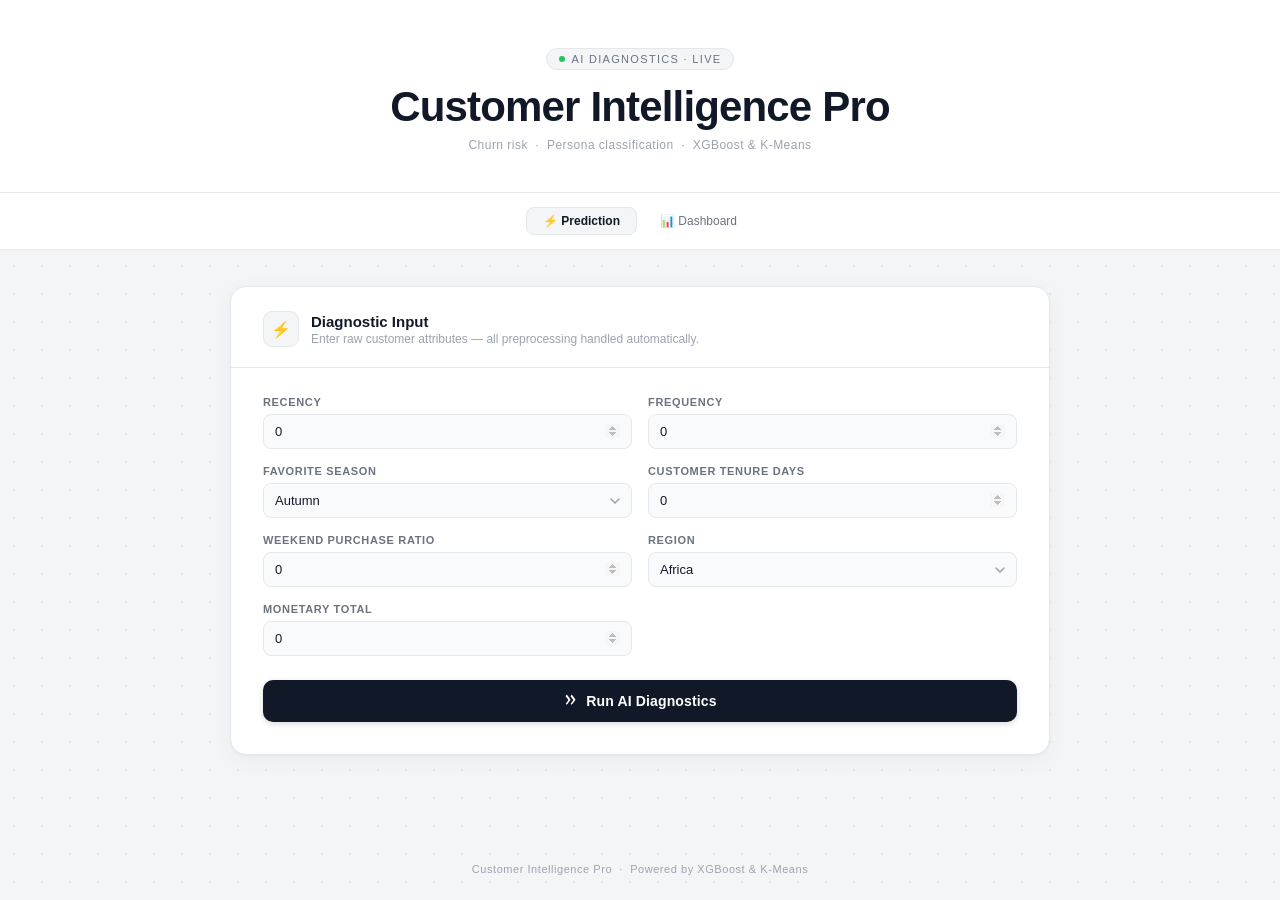
==== templates/index.html @ 8cb8675e "Final" ====
<!DOCTYPE html>
<html lang="en">
<head>
  <meta charset="UTF-8" />
  <meta name="viewport" content="width=device-width, initial-scale=1.0" />
  <title>Customer Intelligence Pro | Prediction</title>
  <link rel="stylesheet" href="style.css">
</head>

<body>
  <header>
    <div class="eyebrow">
      <span class="eyebrow-dot"></span>
      AI Diagnostics · Live
    </div>
    <h1>Customer Intelligence Pro</h1>
    <p class="subtitle">Churn risk &nbsp;·&nbsp; Persona classification &nbsp;·&nbsp; XGBoost &amp; K-Means</p>
  </header>

  <nav class="page-nav">
    <a href="index.html" class="active">⚡ Prediction</a>
    <a href="dashboard.html">📊 Dashboard</a>
  </nav>

  <main>
    <div class="card">
      <div class="card-header">
        <div class="card-header-icon">⚡</div>
        <div class="card-header-text">
          <h2>Diagnostic Input</h2>
          <p>Enter raw customer attributes — all preprocessing handled automatically.</p>
        </div>
      </div>

      <form id="analysis-form">
        <div id="fields"></div>
        <button type="submit" class="submit-btn">
          <svg class="btn-icon" viewBox="0 0 20 20" fill="currentColor" xmlns="http://www.w3.org/2000/svg">
            <path d="M11.3 1.047a1 1 0 01.897.447l4.1 5.5a1 1 0 010 1.212l-4.1 5.5a1 1 0 01-1.68-1.032l3.357-4.508-3.357-4.508a1 1 0 01.283-1.613zm-6.6 0a1 1 0 01.897.447l4.1 5.5a1 1 0 010 1.212l-4.1 5.5a1 1 0 01-1.68-1.032l3.357-4.508-3.357-4.508a1 1 0 01.283-1.613z"/>
          </svg>
          Run AI Diagnostics
        </button>
      </form>

      <section id="results-area" class="hidden">
        <div class="results-label">Prediction Results</div>

        <div id="combo-banner">
          <div class="combo-icon" id="combo-icon">💡</div>
          <div class="combo-text">
            <div class="combo-title" id="combo-title">Strategy</div>
            <div class="combo-strategy" id="combo-strategy-text">--</div>
          </div>
          <div class="combo-badge" id="combo-badge-el">--</div>
        </div>

        <div class="results-grid">
          <div class="result-card" id="churn-card">
            <div class="result-tag">Churn Risk</div>
            <div id="churn-badge">--</div>
            <div id="churn-val">--</div>
          </div>

          <div class="result-card" id="persona-card">
            <div class="result-tag">Persona</div>
            <div id="persona-val">--</div>
          </div>

          <div class="result-card">
            <div class="result-tag">Best Season · Est. Gain</div>
            <div id="strategy-val" style="font-size:12px;font-weight:700;color:var(--text);">--</div>
          </div>
        </div>
      </section>
    </div>
  </main>

  <footer>Customer Intelligence Pro &nbsp;·&nbsp; Powered by XGBoost &amp; K-Means</footer>

  <script src="app.js" defer></script>
</body>
</html>
---- templates/style.css ----
:root {
      --bg: #f4f5f7;
      --surface: #ffffff;
      --surface2: #f9fafb;
      --border: #e5e7eb;
      --border-focus: #9ca3af;
      --text: #111827;
      --muted: #6b7280;
      --muted2: #9ca3af;
      --font: -apple-system, BlinkMacSystemFont, "Segoe UI", Helvetica, Arial, sans-serif;
    }

    * { box-sizing: border-box; margin: 0; padding: 0; }

    body {
      font-family: var(--font);
      background: var(--bg);
      color: var(--text);
      min-height: 100vh;
      overflow-x: hidden;
      font-size: 14px;
    }

    body::before {
      content: '';
      position: fixed; inset: 0;
      background-image: radial-gradient(circle, #d1d5db 1px, transparent 1px);
      background-size: 28px 28px;
      pointer-events: none;
      opacity: 0.45;
      z-index: 0;
    }

    /* ── HEADER ── */
    header {
      position: relative; z-index: 10;
      padding: 48px 24px 40px;
      text-align: center;
      border-bottom: 1px solid var(--border);
      background: var(--surface);
    }

    .eyebrow {
      display: inline-flex;
      align-items: center;
      gap: 7px;
      font-size: 11px;
      font-weight: 500;
      letter-spacing: 0.12em;
      text-transform: uppercase;
      color: var(--muted);
      margin-bottom: 14px;
      background: var(--bg);
      border: 1px solid var(--border);
      border-radius: 100px;
      padding: 4px 12px;
    }

    .eyebrow-dot {
      width: 6px; height: 6px;
      border-radius: 50%;
      background: #22c55e;
      animation: blink 2.4s infinite;
    }

    @keyframes blink {
      0%, 100% { opacity: 1; }
      50% { opacity: 0.2; }
    }

    h1 {
      font-size: clamp(26px, 4vw, 42px);
      font-weight: 700;
      letter-spacing: -0.02em;
      color: var(--text);
      margin-bottom: 8px;
      line-height: 1.1;
    }

    .subtitle {
      font-size: 12px;
      color: var(--muted2);
      letter-spacing: 0.04em;
    }

    /* ── PAGE NAV ── */
    .page-nav {
      position: relative; z-index: 10;
      display: flex;
      justify-content: center;
      gap: 6px;
      padding: 14px 24px;
      background: var(--surface);
      border-bottom: 1px solid var(--border);
    }

    .page-nav a {
      display: inline-flex;
      align-items: center;
      gap: 6px;
      font-family: var(--font);
      font-size: 12px;
      font-weight: 500;
      color: var(--muted);
      text-decoration: none;
      padding: 6px 16px;
      border-radius: 8px;
      border: 1px solid transparent;
      transition: color 0.15s, background 0.15s, border-color 0.15s;
    }

    .page-nav a:hover {
      color: var(--text);
      background: var(--bg);
      border-color: var(--border);
    }

    .page-nav a.active {
      color: var(--text);
      background: var(--bg);
      border-color: var(--border);
      font-weight: 600;
    }

    /* ── MAIN ── */
    main {
      position: relative; z-index: 10;
      max-width: 860px;
      margin: 36px auto;
      padding: 0 20px 48px;
    }

    .card {
      background: var(--surface);
      border: 1px solid var(--border);
      border-radius: 16px;
      overflow: hidden;
      box-shadow: 0 1px 3px rgba(0,0,0,0.05), 0 6px 24px rgba(0,0,0,0.04);
    }

    .card-header {
      padding: 24px 32px 20px;
      border-bottom: 1px solid var(--border);
      display: flex; align-items: center; gap: 12px;
    }

    .card-header-icon {
      width: 36px; height: 36px;
      background: var(--bg);
      border: 1px solid var(--border);
      border-radius: 9px;
      display: flex; align-items: center; justify-content: center;
      font-size: 16px; flex-shrink: 0;
    }

    .card-header-text h2 {
      font-size: 15px;
      font-weight: 600;
      color: var(--text);
      margin-bottom: 2px;
    }

    .card-header-text p {
      font-size: 12px;
      color: var(--muted2);
    }

    /* ── FORM ── */
    form { padding: 28px 32px 32px; }

    #fields {
      display: grid;
      grid-template-columns: 1fr 1fr;
      gap: 16px;
      margin-bottom: 24px;
    }

    @media (max-width: 580px) {
      #fields { grid-template-columns: 1fr; }
      form, .card-header, #results-area { padding: 18px; }
    }

    .field-wrap label {
      display: block;
      font-size: 11px;
      font-weight: 600;
      letter-spacing: 0.06em;
      text-transform: uppercase;
      color: var(--muted);
      margin-bottom: 6px;
    }

    .field-wrap input,
    .field-wrap select {
      width: 100%;
      background: var(--surface2);
      border: 1px solid var(--border);
      border-radius: 8px;
      padding: 9px 11px;
      font-family: var(--font);
      font-size: 13px;
      color: var(--text);
      outline: none;
      transition: border-color 0.15s, box-shadow 0.15s;
      -webkit-appearance: none;
      appearance: none;
    }

    .field-wrap select {
      background-image: url("data:image/svg+xml,%3Csvg xmlns='http://www.w3.org/2000/svg' width='10' height='6' viewBox='0 0 10 6'%3E%3Cpath d='M1 1l4 4 4-4' stroke='%239ca3af' stroke-width='1.5' fill='none' stroke-linecap='round'/%3E%3C/svg%3E");
      background-repeat: no-repeat;
      background-position: right 11px center;
      padding-right: 30px;
      cursor: pointer;
    }

    .field-wrap input:focus,
    .field-wrap select:focus {
      border-color: #9ca3af;
      box-shadow: 0 0 0 3px rgba(107,114,128,0.09);
      background: #fff;
    }

    .field-wrap input:hover,
    .field-wrap select:hover { border-color: #c4c9d4; }

    .field-wrap input[type=number]::-webkit-inner-spin-button,
    .field-wrap input[type=number]::-webkit-outer-spin-button { opacity: 0.35; }

    /* ── BUTTON ── */
    .submit-btn {
      width: 100%;
      background: #111827;
      color: #fff;
      font-family: var(--font);
      font-size: 14px;
      font-weight: 600;
      letter-spacing: 0.01em;
      padding: 13px 24px;
      border: none;
      border-radius: 10px;
      cursor: pointer;
      display: flex; align-items: center; justify-content: center; gap: 8px;
      transition: transform 0.14s, box-shadow 0.14s, opacity 0.14s;
      box-shadow: 0 2px 6px rgba(0,0,0,0.14);
    }

    .submit-btn:hover:not(:disabled) {
      transform: translateY(-1px);
      box-shadow: 0 5px 16px rgba(0,0,0,0.2);
    }

    .submit-btn:active:not(:disabled) { transform: translateY(0); }
    .submit-btn:disabled { opacity: 0.45; cursor: not-allowed; }
    .btn-icon { width: 15px; height: 15px; flex-shrink: 0; }

    /* ── RESULTS ── */
    #results-area {
      border-top: 1px solid var(--border);
      padding: 28px 32px 32px;
      background: var(--surface2);
      transition: background 0.4s;
    }

    #results-area.hidden { display: none; }

    .results-label {
      font-size: 10px;
      font-weight: 600;
      letter-spacing: 0.14em;
      text-transform: uppercase;
      color: var(--muted2);
      margin-bottom: 16px;
      display: flex; align-items: center; gap: 10px;
    }

    .results-label::after {
      content: ''; flex: 1; height: 1px; background: var(--border);
    }

    /* ── COMBO BANNER ── */
    #combo-banner {
      display: none;
      align-items: center;
      gap: 10px;
      padding: 12px 16px;
      border-radius: 10px;
      border: 1px solid var(--border);
      background: var(--surface);
      margin-bottom: 16px;
      transition: background 0.4s, border-color 0.4s;
    }

    #combo-banner.visible { display: flex; animation: fadeUp 0.35s ease both; }

    .combo-icon { font-size: 22px; flex-shrink: 0; }

    .combo-text { flex: 1; }
    .combo-title {
      font-size: 13px;
      font-weight: 600;
      color: var(--text);
      margin-bottom: 2px;
    }
    .combo-strategy {
      font-size: 12px;
      color: var(--muted);
      line-height: 1.5;
    }

    .combo-badge {
      font-size: 11px;
      font-weight: 600;
      padding: 3px 10px;
      border-radius: 100px;
      white-space: nowrap;
      flex-shrink: 0;
    }

    /* ── RESULT CARDS GRID ── */
    .results-grid {
      display: grid;
      grid-template-columns: repeat(3, 1fr);
      gap: 12px;
    }

    @media (max-width: 580px) { .results-grid { grid-template-columns: 1fr; } }

    .result-card {
      border-radius: 12px;
      padding: 20px 16px;
      border: 1.5px solid var(--border);
      text-align: center;
      background: var(--surface);
      animation: fadeUp 0.4s ease both;
      transition: border-color 0.4s, background 0.4s, box-shadow 0.4s;
    }

    .result-card:nth-child(2) { animation-delay: 0.06s; }
    .result-card:nth-child(3) { animation-delay: 0.12s; }

    @keyframes fadeUp {
      from { opacity: 0; transform: translateY(12px); }
      to   { opacity: 1; transform: translateY(0); }
    }

    .result-tag {
      font-size: 10px;
      font-weight: 600;
      letter-spacing: 0.1em;
      text-transform: uppercase;
      color: var(--muted2);
      margin-bottom: 10px;
    }

    #churn-badge {
      display: inline-block;
      font-size: 11px;
      font-weight: 600;
      padding: 3px 10px;
      border-radius: 100px;
      background: #f3f4f6;
      color: var(--muted);
      transition: background 0.4s, color 0.4s;
      margin-bottom: 6px;
    }

    #churn-val {
      font-size: 15px;
      font-weight: 700;
      color: var(--text);
      line-height: 1.3;
      transition: color 0.4s;
    }

    #persona-val {
      font-size: 14px;
      font-weight: 700;
      color: var(--text);
      line-height: 1.35;
    }

    /* Persona card — tinted per persona */
    #persona-card { transition: background 0.4s, border-color 0.4s; }

    /* Persona 0: Loyal High-Spender — blue/indigo */
    .persona-0 #persona-card { background: #eff6ff; border-color: #93c5fd; }
    .persona-0 #persona-val  { color: #1d4ed8; }

    /* Persona 1: Recent Explorer — violet */
    .persona-1 #persona-card { background: #f5f3ff; border-color: #c4b5fd; }
    .persona-1 #persona-val  { color: #6d28d9; }

    /* Persona 2: At-Risk / Hibernating — slate */
    .persona-2 #persona-card { background: #f8fafc; border-color: #94a3b8; }
    .persona-2 #persona-val  { color: #475569; }

    /* ── 12-COMBO THEMES ──────────────────────────────────────────────────────
       Persona 0 = Loyal High-Spender  →  churn 0–3: red / lime / teal / orange
       Persona 1 = Recent Explorer     →  churn 0–3: rose / sky / violet / amber
       Persona 2 = At-Risk/Hibernating →  churn 0–3: crimson / green / slate / yellow
    ── */

    /* 0,0  Loyal + Critical  — deep red */
    #results-area.combo-0-0 { background:#fff1f2; }
    #results-area.combo-0-0 .result-card, #results-area.combo-0-0 #combo-banner { background:#fff1f2; border-color:#fca5a5; }
    #results-area.combo-0-0 #churn-val, #results-area.combo-0-0 #persona-val, #results-area.combo-0-0 .combo-title { color:#b91c1c; }
    #results-area.combo-0-0 #churn-badge, #results-area.combo-0-0 .combo-badge { background:#fee2e2; color:#b91c1c; }

    /* 0,1  Loyal + Low       — emerald */
    #results-area.combo-0-1 { background:#f0fdf4; }
    #results-area.combo-0-1 .result-card, #results-area.combo-0-1 #combo-banner { background:#f0fdf4; border-color:#86efac; }
    #results-area.combo-0-1 #churn-val, #results-area.combo-0-1 #persona-val, #results-area.combo-0-1 .combo-title { color:#15803d; }
    #results-area.combo-0-1 #churn-badge, #results-area.combo-0-1 .combo-badge { background:#dcfce7; color:#15803d; }

    /* 0,2  Loyal + Medium    — teal */
    #results-area.combo-0-2 { background:#f0fdfa; }
    #results-area.combo-0-2 .result-card, #results-area.combo-0-2 #combo-banner { background:#f0fdfa; border-color:#5eead4; }
    #results-area.combo-0-2 #churn-val, #results-area.combo-0-2 #persona-val, #results-area.combo-0-2 .combo-title { color:#0f766e; }
    #results-area.combo-0-2 #churn-badge, #results-area.combo-0-2 .combo-badge { background:#ccfbf1; color:#0f766e; }

    /* 0,3  Loyal + High      — orange */
    #results-area.combo-0-3 { background:#fff7ed; }
    #results-area.combo-0-3 .result-card, #results-area.combo-0-3 #combo-banner { background:#fff7ed; border-color:#fb923c; }
    #results-area.combo-0-3 #churn-val, #results-area.combo-0-3 #persona-val, #results-area.combo-0-3 .combo-title { color:#c2410c; }
    #results-area.combo-0-3 #churn-badge, #results-area.combo-0-3 .combo-badge { background:#ffedd5; color:#c2410c; }

    /* 1,0  Explorer + Critical — rose/pink */
    #results-area.combo-1-0 { background:#fff1f6; }
    #results-area.combo-1-0 .result-card, #results-area.combo-1-0 #combo-banner { background:#fff1f6; border-color:#f9a8d4; }
    #results-area.combo-1-0 #churn-val, #results-area.combo-1-0 #persona-val, #results-area.combo-1-0 .combo-title { color:#9d174d; }
    #results-area.combo-1-0 #churn-badge, #results-area.combo-1-0 .combo-badge { background:#fce7f3; color:#9d174d; }

    /* 1,1  Explorer + Low    — sky blue */
    #results-area.combo-1-1 { background:#f0f9ff; }
    #results-area.combo-1-1 .result-card, #results-area.combo-1-1 #combo-banner { background:#f0f9ff; border-color:#7dd3fc; }
    #results-area.combo-1-1 #churn-val, #results-area.combo-1-1 #persona-val, #results-area.combo-1-1 .combo-title { color:#0369a1; }
    #results-area.combo-1-1 #churn-badge, #results-area.combo-1-1 .combo-badge { background:#e0f2fe; color:#0369a1; }

    /* 1,2  Explorer + Medium — violet */
    #results-area.combo-1-2 { background:#f5f3ff; }
    #results-area.combo-1-2 .result-card, #results-area.combo-1-2 #combo-banner { background:#f5f3ff; border-color:#c4b5fd; }
    #results-area.combo-1-2 #churn-val, #results-area.combo-1-2 #persona-val, #results-area.combo-1-2 .combo-title { color:#5b21b6; }
    #results-area.combo-1-2 #churn-badge, #results-area.combo-1-2 .combo-badge { background:#ede9fe; color:#5b21b6; }

    /* 1,3  Explorer + High   — amber */
    #results-area.combo-1-3 { background:#fffbeb; }
    #results-area.combo-1-3 .result-card, #results-area.combo-1-3 #combo-banner { background:#fffbeb; border-color:#fcd34d; }
    #results-area.combo-1-3 #churn-val, #results-area.combo-1-3 #persona-val, #results-area.combo-1-3 .combo-title { color:#b45309; }
    #results-area.combo-1-3 #churn-badge, #results-area.combo-1-3 .combo-badge { background:#fef3c7; color:#b45309; }

    /* 2,0  Hibernating + Critical — crimson/dark red */
    #results-area.combo-2-0 { background:#fff0f0; }
    #results-area.combo-2-0 .result-card, #results-area.combo-2-0 #combo-banner { background:#fff0f0; border-color:#ef4444; }
    #results-area.combo-2-0 #churn-val, #results-area.combo-2-0 #persona-val, #results-area.combo-2-0 .combo-title { color:#7f1d1d; }
    #results-area.combo-2-0 #churn-badge, #results-area.combo-2-0 .combo-badge { background:#fee2e2; color:#7f1d1d; }

    /* 2,1  Hibernating + Low  — lime green */
    #results-area.combo-2-1 { background:#f7fee7; }
    #results-area.combo-2-1 .result-card, #results-area.combo-2-1 #combo-banner { background:#f7fee7; border-color:#a3e635; }
    #results-area.combo-2-1 #churn-val, #results-area.combo-2-1 #persona-val, #results-area.combo-2-1 .combo-title { color:#3f6212; }
    #results-area.combo-2-1 #churn-badge, #results-area.combo-2-1 .combo-badge { background:#ecfccb; color:#3f6212; }

    /* 2,2  Hibernating + Medium — slate blue */
    #results-area.combo-2-2 { background:#f1f5f9; }
    #results-area.combo-2-2 .result-card, #results-area.combo-2-2 #combo-banner { background:#f1f5f9; border-color:#94a3b8; }
    #results-area.combo-2-2 #churn-val, #results-area.combo-2-2 #persona-val, #results-area.combo-2-2 .combo-title { color:#334155; }
    #results-area.combo-2-2 #churn-badge, #results-area.combo-2-2 .combo-badge { background:#e2e8f0; color:#334155; }

    /* 2,3  Hibernating + High  — yellow */
    #results-area.combo-2-3 { background:#fefce8; }
    #results-area.combo-2-3 .result-card, #results-area.combo-2-3 #combo-banner { background:#fefce8; border-color:#facc15; }
    #results-area.combo-2-3 #churn-val, #results-area.combo-2-3 #persona-val, #results-area.combo-2-3 .combo-title { color:#854d0e; }
    #results-area.combo-2-3 #churn-badge, #results-area.combo-2-3 .combo-badge { background:#fef9c3; color:#854d0e; }

    /* ── FOOTER ── */
    footer {
      position: relative; z-index: 10;
      text-align: center;
      padding: 24px;
      font-size: 11px;
      color: var(--muted2);
      letter-spacing: 0.05em;
    }
    /* ══════════════════════════════════════════════
       MARKETING INTELLIGENCE DASHBOARD
    ══════════════════════════════════════════════ */

    .dash-block {
      background: var(--surface);
      border: 1px solid var(--border);
      border-radius: 16px;
      overflow: hidden;
      box-shadow: 0 1px 3px rgba(0,0,0,0.05), 0 6px 24px rgba(0,0,0,0.04);
      margin-bottom: 20px;
    }

    .dash-topbar {
      padding: 20px 28px;
      border-bottom: 1px solid var(--border);
      display: flex;
      align-items: center;
      justify-content: space-between;
      gap: 12px;
    }

    .dash-topbar-left {
      display: flex;
      align-items: center;
      gap: 12px;
    }

    .dash-icon { font-size: 22px; }

    .dash-title {
      font-size: 15px;
      font-weight: 600;
      color: var(--text);
      margin-bottom: 2px;
    }

    .dash-sub {
      font-size: 12px;
      color: var(--muted2);
    }

    .dash-refresh-btn {
      display: inline-flex;
      align-items: center;
      gap: 6px;
      font-family: var(--font);
      font-size: 12px;
      font-weight: 500;
      color: var(--muted);
      background: var(--bg);
      border: 1px solid var(--border);
      border-radius: 8px;
      padding: 6px 12px;
      cursor: pointer;
      transition: color 0.15s, border-color 0.15s, box-shadow 0.15s;
      flex-shrink: 0;
    }

    .dash-refresh-btn:hover {
      color: var(--text);
      border-color: var(--border-focus);
      box-shadow: 0 0 0 3px rgba(107,114,128,0.07);
    }

    /* ── TABS ── */
    .dash-tabs {
      display: flex;
      gap: 0;
      border-bottom: 1px solid var(--border);
      padding: 0 28px;
      background: var(--surface2);
    }

    .dash-tab {
      font-family: var(--font);
      font-size: 12px;
      font-weight: 500;
      color: var(--muted);
      background: none;
      border: none;
      border-bottom: 2px solid transparent;
      padding: 10px 14px;
      cursor: pointer;
      transition: color 0.15s, border-color 0.15s;
      margin-bottom: -1px;
    }

    .dash-tab.active {
      color: var(--text);
      border-bottom-color: #111827;
      font-weight: 600;
    }

    .dash-tab:hover:not(.active) { color: var(--text); }

    /* ── LOADING ── */
    .dash-loading {
      display: flex;
      align-items: center;
      justify-content: center;
      gap: 10px;
      padding: 40px;
      font-size: 13px;
      color: var(--muted);
    }

    .dash-spinner {
      width: 18px;
      height: 18px;
      border: 2px solid var(--border);
      border-top-color: #6b7280;
      border-radius: 50%;
      animation: spin 0.75s linear infinite;
    }

    @keyframes spin { to { transform: rotate(360deg); } }

    /* ── PANELS ── */
    .dash-panel { padding: 24px 28px; }
    .dash-panel.hidden { display: none; }

    /* ── SEASONS GRID ── */
    .dash-seasons-grid {
      display: grid;
      grid-template-columns: repeat(2, 1fr);
      gap: 16px;
    }

    @media (max-width: 640px) {
      .dash-seasons-grid { grid-template-columns: 1fr; }
      .dash-topbar { padding: 16px 18px; }
      .dash-panel { padding: 16px 18px; }
    }

    .season-card {
      border: 1px solid var(--border);
      border-radius: 12px;
      overflow: hidden;
      animation: fadeUp 0.35s ease both;
    }

    .season-card:nth-child(2) { animation-delay: 0.06s; }
    .season-card:nth-child(3) { animation-delay: 0.12s; }
    .season-card:nth-child(4) { animation-delay: 0.18s; }

    .season-card-header {
      padding: 12px 16px;
      display: flex;
      align-items: center;
      justify-content: space-between;
      border-bottom: 1px solid var(--border);
    }

    .season-name {
      font-size: 13px;
      font-weight: 700;
      display: flex;
      align-items: center;
      gap: 6px;
    }

    .season-totals {
      text-align: right;
    }

    .season-total-label {
      font-size: 10px;
      color: var(--muted2);
      letter-spacing: 0.06em;
      text-transform: uppercase;
    }

    .season-total-val {
      font-size: 13px;
      font-weight: 700;
      color: var(--text);
    }

    .season-annual {
      font-size: 10px;
      color: var(--muted);
    }

    .season-regions {
      padding: 8px 0;
    }

    .season-region-row {
      display: flex;
      align-items: center;
      padding: 8px 16px;
      gap: 10px;
      transition: background 0.12s;
    }

    .season-region-row:hover { background: var(--surface2); }

    .region-rank {
      font-size: 10px;
      font-weight: 700;
      color: var(--muted2);
      width: 16px;
      flex-shrink: 0;
      text-align: center;
    }

    .region-rank.gold   { color: #d97706; }
    .region-rank.silver { color: #6b7280; }
    .region-rank.bronze { color: #92400e; }

    .region-name-dash {
      font-size: 12px;
      font-weight: 500;
      color: var(--text);
      flex: 1;
    }

    .region-bar-wrap {
      flex: 1;
      height: 4px;
      background: var(--border);
      border-radius: 2px;
      overflow: hidden;
    }

    .region-bar {
      height: 100%;
      border-radius: 2px;
      background: #111827;
      transition: width 0.5s ease;
    }

    .region-gain {
      font-size: 11px;
      font-weight: 600;
      color: var(--text);
      white-space: nowrap;
      min-width: 52px;
      text-align: right;
    }

    /* Season color accents */
    .season-autumn .season-card-header { background: #fff7ed; }
    .season-autumn .season-name        { color: #c2410c; }
    .season-autumn .region-bar         { background: #f97316; }

    .season-winter .season-card-header { background: #eff6ff; }
    .season-winter .season-name        { color: #1d4ed8; }
    .season-winter .region-bar         { background: #3b82f6; }

    .season-spring .season-card-header { background: #f0fdf4; }
    .season-spring .season-name        { color: #15803d; }
    .season-spring .region-bar         { background: #22c55e; }

    .season-summer .season-card-header { background: #fefce8; }
    .season-summer .season-name        { color: #b45309; }
    .season-summer .region-bar         { background: #eab308; }

    /* ── REGIONS CARDS ── */
    .region-card {
      border: 1px solid var(--border);
      border-radius: 12px;
      overflow: hidden;
      background: var(--surface);
      display: flex;
      flex-direction: column;
      animation: fadeUp 0.35s ease both;
      transition: box-shadow 0.2s, transform 0.2s;
    }

    .region-card:hover {
      box-shadow: 0 4px 16px rgba(0,0,0,0.08);
      transform: translateY(-2px);
    }

    /* Stagger animation for grid children */
    .regions-grid .region-card:nth-child(2)  { animation-delay: 0.04s; }
    .regions-grid .region-card:nth-child(3)  { animation-delay: 0.08s; }
    .regions-grid .region-card:nth-child(4)  { animation-delay: 0.12s; }
    .regions-grid .region-card:nth-child(5)  { animation-delay: 0.16s; }
    .regions-grid .region-card:nth-child(6)  { animation-delay: 0.20s; }
    .regions-grid .region-card:nth-child(7)  { animation-delay: 0.24s; }
    .regions-grid .region-card:nth-child(8)  { animation-delay: 0.28s; }
    .regions-grid .region-card:nth-child(9)  { animation-delay: 0.32s; }
    .regions-grid .region-card:nth-child(10) { animation-delay: 0.36s; }
    .regions-grid .region-card:nth-child(11) { animation-delay: 0.40s; }
    .regions-grid .region-card:nth-child(12) { animation-delay: 0.44s; }
    .regions-grid .region-card:nth-child(13) { animation-delay: 0.48s; }

    .region-card-header {
      padding: 12px 14px 10px;
      border-bottom: 1px solid var(--border);
      background: var(--surface2);
    }

    .region-card-top {
      display: flex;
      align-items: center;
      justify-content: space-between;
      margin-bottom: 6px;
    }

    .region-rank-badge {
      font-size: 10px;
      font-weight: 700;
      background: #111827;
      color: #fff;
      border-radius: 4px;
      padding: 2px 7px;
      flex-shrink: 0;
    }

    .region-card-name {
      font-size: 12px;
      font-weight: 700;
      color: var(--text);
      line-height: 1.3;
      margin-bottom: 4px;
    }

    .region-total-row {
      display: flex;
      align-items: baseline;
      gap: 4px;
    }

    .region-total-gain {
      font-size: 15px;
      font-weight: 700;
      color: var(--text);
      letter-spacing: -0.01em;
    }

    .region-total-label {
      font-size: 10px;
      color: var(--muted2);
    }

    /* Season pills inside region cards */
    .region-seasons {
      padding: 10px 14px;
      display: flex;
      flex-direction: column;
      gap: 6px;
      flex: 1;
    }

    .region-season-pill {
      display: flex;
      align-items: center;
      gap: 7px;
      background: var(--surface2);
      border-radius: 7px;
      padding: 5px 8px;
      border: 1px solid var(--border);
    }

    .season-dot {
      width: 8px;
      height: 8px;
      border-radius: 50%;
      flex-shrink: 0;
    }

    .dot-spring { background: #22c55e; }
    .dot-summer { background: #eab308; }
    .dot-autumn { background: #f97316; }
    .dot-winter { background: #3b82f6; }

    .season-pill-name {
      font-size: 11px;
      color: var(--muted);
      flex: 1;
      font-weight: 500;
    }

    .season-pill-gain {
      font-size: 11px;
      font-weight: 700;
      color: var(--text);
      white-space: nowrap;
    }

    .season-pill-rank {
      font-size: 9px;
      font-weight: 700;
      padding: 1px 5px;
      border-radius: 100px;
      flex-shrink: 0;
    }

    .rank-1 { background: #fef3c7; color: #b45309; }
    .rank-2 { background: #f3f4f6; color: #6b7280; }
    .rank-3 { background: #fff7ed; color: #92400e; }
    .rank-4 { background: #f9fafb; color: #9ca3af; }
    /* ── ANNUAL STAT BANNER ── */
    .annual-stat-banner {
      display: flex;
      align-items: center;
      justify-content: space-between;
      gap: 16px;
      margin-top: 20px;
      padding: 16px 20px;
      background: #111827;
      border-radius: 12px;
      animation: fadeUp 0.4s ease both;
    }

    .annual-stat-left {
      display: flex;
      align-items: center;
      gap: 12px;
    }

    .annual-stat-icon {
      font-size: 22px;
      flex-shrink: 0;
    }

    .annual-stat-label {
      font-size: 13px;
      font-weight: 600;
      color: #f9fafb;
      margin-bottom: 2px;
    }

    .annual-stat-sub {
      font-size: 11px;
      color: #9ca3af;
    }

    .annual-stat-value {
      font-size: 26px;
      font-weight: 700;
      color: #ffffff;
      letter-spacing: -0.02em;
      white-space: nowrap;
    }

    @media (max-width: 480px) {
      .annual-stat-banner { flex-direction: column; align-items: flex-start; gap: 8px; }
      .annual-stat-value  { font-size: 20px; }
    }

    /* ── REGIONS GRID (4-per-row card layout) ── */
    .regions-grid {
      display: grid;
      grid-template-columns: repeat(4, 1fr);
      gap: 12px;
    }

    @media (max-width: 860px) { .regions-grid { grid-template-columns: repeat(2, 1fr); } }
    @media (max-width: 480px) { .regions-grid { grid-template-columns: 1fr; } }

    /* Region cards fill their grid cell naturally */
    .regions-grid .region-card { margin-bottom: 0; }
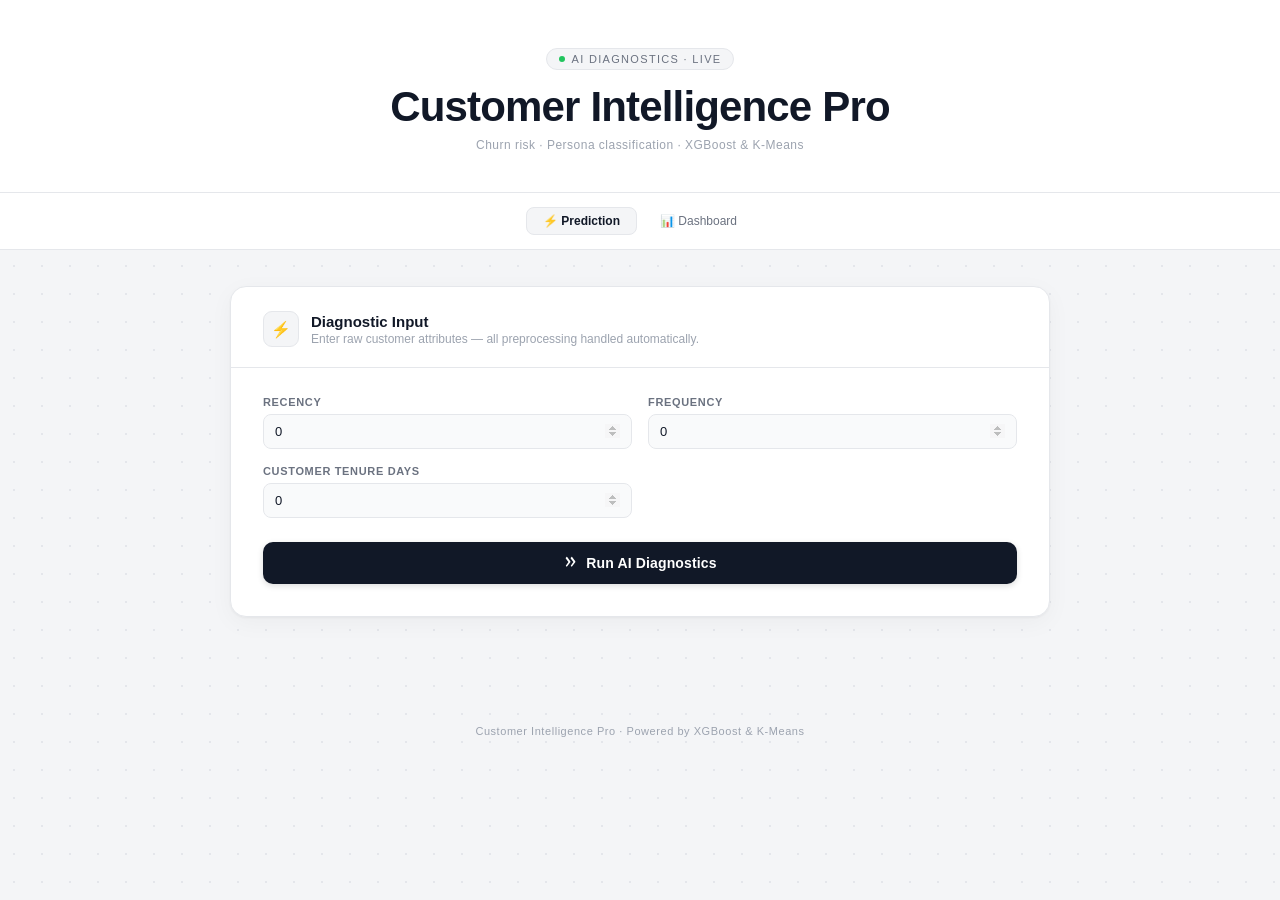
==== commit 658d854e: "final Final" ====
--- a/templates/index.html
+++ b/templates/index.html
@@ -14,7 +14,7 @@
       AI Diagnostics · Live
     </div>
     <h1>Customer Intelligence Pro</h1>
-    <p class="subtitle">Churn risk &nbsp;·&nbsp; Persona classification &nbsp;·&nbsp; XGBoost &amp; K-Means</p>
+    <p class="subtitle">Churn risk · Persona classification · XGBoost & K-Means</p>
   </header>
 
   <nav class="page-nav">
@@ -67,7 +67,7 @@
           </div>
 
           <div class="result-card">
-            <div class="result-tag">Best Season · Est. Gain</div>
+            <div class="result-tag">Best Strategy</div>
             <div id="strategy-val" style="font-size:12px;font-weight:700;color:var(--text);">--</div>
           </div>
         </div>
@@ -75,8 +75,9 @@
     </div>
   </main>
 
-  <footer>Customer Intelligence Pro &nbsp;·&nbsp; Powered by XGBoost &amp; K-Means</footer>
+  <footer>Customer Intelligence Pro · Powered by XGBoost & K-Means</footer>
 
+  <!-- Updated app.js for 4 personas -->
   <script src="app.js" defer></script>
 </body>
 </html>
--- a/templates/style.css
+++ b/templates/style.css
@@ -383,95 +383,124 @@
     /* Persona card — tinted per persona */
     #persona-card { transition: background 0.4s, border-color 0.4s; }
 
-    /* Persona 0: Loyal High-Spender — blue/indigo */
+    /* Persona 0: Active Loyal — blue */
     .persona-0 #persona-card { background: #eff6ff; border-color: #93c5fd; }
     .persona-0 #persona-val  { color: #1d4ed8; }
 
-    /* Persona 1: Recent Explorer — violet */
-    .persona-1 #persona-card { background: #f5f3ff; border-color: #c4b5fd; }
-    .persona-1 #persona-val  { color: #6d28d9; }
-
-    /* Persona 2: At-Risk / Hibernating — slate */
-    .persona-2 #persona-card { background: #f8fafc; border-color: #94a3b8; }
-    .persona-2 #persona-val  { color: #475569; }
-
-    /* ── 12-COMBO THEMES ──────────────────────────────────────────────────────
-       Persona 0 = Loyal High-Spender  →  churn 0–3: red / lime / teal / orange
-       Persona 1 = Recent Explorer     →  churn 0–3: rose / sky / violet / amber
-       Persona 2 = At-Risk/Hibernating →  churn 0–3: crimson / green / slate / yellow
+    /* Persona 1: At-Risk / Hibernating — slate */
+    .persona-1 #persona-card { background: #f8fafc; border-color: #94a3b8; }
+    .persona-1 #persona-val  { color: #475569; }
+
+    /* Persona 2: Recent Explorer / Newbie — violet */
+    .persona-2 #persona-card { background: #f5f3ff; border-color: #c4b5fd; }
+    .persona-2 #persona-val  { color: #6d28d9; }
+
+    /* Persona 3: Loyal High-Spender — amber/gold */
+    .persona-3 #persona-card { background: #fffbeb; border-color: #fcd34d; }
+    .persona-3 #persona-val  { color: #b45309; }
+
+    /* ── 16-COMBO THEMES ─────────────────────────────────────────────────────
+       Persona 0 = Active Loyal        →  churn 0–3: red / indigo / cyan / orange
+       Persona 1 = At-Risk/Hibernating →  churn 0–3: crimson / lime / slate / yellow
+       Persona 2 = Recent Explorer     →  churn 0–3: rose / sky / violet / amber
+       Persona 3 = Loyal High-Spender  →  churn 0–3: deep red / emerald / teal / gold
     ── */
 
-    /* 0,0  Loyal + Critical  — deep red */
+    /* 0,0  Active Loyal + Critical  — red */
     #results-area.combo-0-0 { background:#fff1f2; }
     #results-area.combo-0-0 .result-card, #results-area.combo-0-0 #combo-banner { background:#fff1f2; border-color:#fca5a5; }
     #results-area.combo-0-0 #churn-val, #results-area.combo-0-0 #persona-val, #results-area.combo-0-0 .combo-title { color:#b91c1c; }
     #results-area.combo-0-0 #churn-badge, #results-area.combo-0-0 .combo-badge { background:#fee2e2; color:#b91c1c; }
 
-    /* 0,1  Loyal + Low       — emerald */
-    #results-area.combo-0-1 { background:#f0fdf4; }
-    #results-area.combo-0-1 .result-card, #results-area.combo-0-1 #combo-banner { background:#f0fdf4; border-color:#86efac; }
-    #results-area.combo-0-1 #churn-val, #results-area.combo-0-1 #persona-val, #results-area.combo-0-1 .combo-title { color:#15803d; }
-    #results-area.combo-0-1 #churn-badge, #results-area.combo-0-1 .combo-badge { background:#dcfce7; color:#15803d; }
-
-    /* 0,2  Loyal + Medium    — teal */
-    #results-area.combo-0-2 { background:#f0fdfa; }
-    #results-area.combo-0-2 .result-card, #results-area.combo-0-2 #combo-banner { background:#f0fdfa; border-color:#5eead4; }
-    #results-area.combo-0-2 #churn-val, #results-area.combo-0-2 #persona-val, #results-area.combo-0-2 .combo-title { color:#0f766e; }
-    #results-area.combo-0-2 #churn-badge, #results-area.combo-0-2 .combo-badge { background:#ccfbf1; color:#0f766e; }
-
-    /* 0,3  Loyal + High      — orange */
+    /* 0,1  Active Loyal + Low       — indigo */
+    #results-area.combo-0-1 { background:#eef2ff; }
+    #results-area.combo-0-1 .result-card, #results-area.combo-0-1 #combo-banner { background:#eef2ff; border-color:#a5b4fc; }
+    #results-area.combo-0-1 #churn-val, #results-area.combo-0-1 #persona-val, #results-area.combo-0-1 .combo-title { color:#3730a3; }
+    #results-area.combo-0-1 #churn-badge, #results-area.combo-0-1 .combo-badge { background:#e0e7ff; color:#3730a3; }
+
+    /* 0,2  Active Loyal + Medium    — cyan */
+    #results-area.combo-0-2 { background:#ecfeff; }
+    #results-area.combo-0-2 .result-card, #results-area.combo-0-2 #combo-banner { background:#ecfeff; border-color:#67e8f9; }
+    #results-area.combo-0-2 #churn-val, #results-area.combo-0-2 #persona-val, #results-area.combo-0-2 .combo-title { color:#0e7490; }
+    #results-area.combo-0-2 #churn-badge, #results-area.combo-0-2 .combo-badge { background:#cffafe; color:#0e7490; }
+
+    /* 0,3  Active Loyal + High      — orange */
     #results-area.combo-0-3 { background:#fff7ed; }
     #results-area.combo-0-3 .result-card, #results-area.combo-0-3 #combo-banner { background:#fff7ed; border-color:#fb923c; }
     #results-area.combo-0-3 #churn-val, #results-area.combo-0-3 #persona-val, #results-area.combo-0-3 .combo-title { color:#c2410c; }
     #results-area.combo-0-3 #churn-badge, #results-area.combo-0-3 .combo-badge { background:#ffedd5; color:#c2410c; }
 
-    /* 1,0  Explorer + Critical — rose/pink */
-    #results-area.combo-1-0 { background:#fff1f6; }
-    #results-area.combo-1-0 .result-card, #results-area.combo-1-0 #combo-banner { background:#fff1f6; border-color:#f9a8d4; }
-    #results-area.combo-1-0 #churn-val, #results-area.combo-1-0 #persona-val, #results-area.combo-1-0 .combo-title { color:#9d174d; }
-    #results-area.combo-1-0 #churn-badge, #results-area.combo-1-0 .combo-badge { background:#fce7f3; color:#9d174d; }
-
-    /* 1,1  Explorer + Low    — sky blue */
-    #results-area.combo-1-1 { background:#f0f9ff; }
-    #results-area.combo-1-1 .result-card, #results-area.combo-1-1 #combo-banner { background:#f0f9ff; border-color:#7dd3fc; }
-    #results-area.combo-1-1 #churn-val, #results-area.combo-1-1 #persona-val, #results-area.combo-1-1 .combo-title { color:#0369a1; }
-    #results-area.combo-1-1 #churn-badge, #results-area.combo-1-1 .combo-badge { background:#e0f2fe; color:#0369a1; }
-
-    /* 1,2  Explorer + Medium — violet */
-    #results-area.combo-1-2 { background:#f5f3ff; }
-    #results-area.combo-1-2 .result-card, #results-area.combo-1-2 #combo-banner { background:#f5f3ff; border-color:#c4b5fd; }
-    #results-area.combo-1-2 #churn-val, #results-area.combo-1-2 #persona-val, #results-area.combo-1-2 .combo-title { color:#5b21b6; }
-    #results-area.combo-1-2 #churn-badge, #results-area.combo-1-2 .combo-badge { background:#ede9fe; color:#5b21b6; }
-
-    /* 1,3  Explorer + High   — amber */
-    #results-area.combo-1-3 { background:#fffbeb; }
-    #results-area.combo-1-3 .result-card, #results-area.combo-1-3 #combo-banner { background:#fffbeb; border-color:#fcd34d; }
-    #results-area.combo-1-3 #churn-val, #results-area.combo-1-3 #persona-val, #results-area.combo-1-3 .combo-title { color:#b45309; }
-    #results-area.combo-1-3 #churn-badge, #results-area.combo-1-3 .combo-badge { background:#fef3c7; color:#b45309; }
-
-    /* 2,0  Hibernating + Critical — crimson/dark red */
-    #results-area.combo-2-0 { background:#fff0f0; }
-    #results-area.combo-2-0 .result-card, #results-area.combo-2-0 #combo-banner { background:#fff0f0; border-color:#ef4444; }
-    #results-area.combo-2-0 #churn-val, #results-area.combo-2-0 #persona-val, #results-area.combo-2-0 .combo-title { color:#7f1d1d; }
-    #results-area.combo-2-0 #churn-badge, #results-area.combo-2-0 .combo-badge { background:#fee2e2; color:#7f1d1d; }
-
-    /* 2,1  Hibernating + Low  — lime green */
-    #results-area.combo-2-1 { background:#f7fee7; }
-    #results-area.combo-2-1 .result-card, #results-area.combo-2-1 #combo-banner { background:#f7fee7; border-color:#a3e635; }
-    #results-area.combo-2-1 #churn-val, #results-area.combo-2-1 #persona-val, #results-area.combo-2-1 .combo-title { color:#3f6212; }
-    #results-area.combo-2-1 #churn-badge, #results-area.combo-2-1 .combo-badge { background:#ecfccb; color:#3f6212; }
-
-    /* 2,2  Hibernating + Medium — slate blue */
-    #results-area.combo-2-2 { background:#f1f5f9; }
-    #results-area.combo-2-2 .result-card, #results-area.combo-2-2 #combo-banner { background:#f1f5f9; border-color:#94a3b8; }
-    #results-area.combo-2-2 #churn-val, #results-area.combo-2-2 #persona-val, #results-area.combo-2-2 .combo-title { color:#334155; }
-    #results-area.combo-2-2 #churn-badge, #results-area.combo-2-2 .combo-badge { background:#e2e8f0; color:#334155; }
-
-    /* 2,3  Hibernating + High  — yellow */
-    #results-area.combo-2-3 { background:#fefce8; }
-    #results-area.combo-2-3 .result-card, #results-area.combo-2-3 #combo-banner { background:#fefce8; border-color:#facc15; }
-    #results-area.combo-2-3 #churn-val, #results-area.combo-2-3 #persona-val, #results-area.combo-2-3 .combo-title { color:#854d0e; }
-    #results-area.combo-2-3 #churn-badge, #results-area.combo-2-3 .combo-badge { background:#fef9c3; color:#854d0e; }
+    /* 1,0  At-Risk + Critical — crimson */
+    #results-area.combo-1-0 { background:#fff0f0; }
+    #results-area.combo-1-0 .result-card, #results-area.combo-1-0 #combo-banner { background:#fff0f0; border-color:#ef4444; }
+    #results-area.combo-1-0 #churn-val, #results-area.combo-1-0 #persona-val, #results-area.combo-1-0 .combo-title { color:#7f1d1d; }
+    #results-area.combo-1-0 #churn-badge, #results-area.combo-1-0 .combo-badge { background:#fee2e2; color:#7f1d1d; }
+
+    /* 1,1  At-Risk + Low     — lime */
+    #results-area.combo-1-1 { background:#f7fee7; }
+    #results-area.combo-1-1 .result-card, #results-area.combo-1-1 #combo-banner { background:#f7fee7; border-color:#a3e635; }
+    #results-area.combo-1-1 #churn-val, #results-area.combo-1-1 #persona-val, #results-area.combo-1-1 .combo-title { color:#3f6212; }
+    #results-area.combo-1-1 #churn-badge, #results-area.combo-1-1 .combo-badge { background:#ecfccb; color:#3f6212; }
+
+    /* 1,2  At-Risk + Medium  — slate */
+    #results-area.combo-1-2 { background:#f1f5f9; }
+    #results-area.combo-1-2 .result-card, #results-area.combo-1-2 #combo-banner { background:#f1f5f9; border-color:#94a3b8; }
+    #results-area.combo-1-2 #churn-val, #results-area.combo-1-2 #persona-val, #results-area.combo-1-2 .combo-title { color:#334155; }
+    #results-area.combo-1-2 #churn-badge, #results-area.combo-1-2 .combo-badge { background:#e2e8f0; color:#334155; }
+
+    /* 1,3  At-Risk + High    — yellow */
+    #results-area.combo-1-3 { background:#fefce8; }
+    #results-area.combo-1-3 .result-card, #results-area.combo-1-3 #combo-banner { background:#fefce8; border-color:#facc15; }
+    #results-area.combo-1-3 #churn-val, #results-area.combo-1-3 #persona-val, #results-area.combo-1-3 .combo-title { color:#854d0e; }
+    #results-area.combo-1-3 #churn-badge, #results-area.combo-1-3 .combo-badge { background:#fef9c3; color:#854d0e; }
+
+    /* 2,0  Explorer + Critical — rose */
+    #results-area.combo-2-0 { background:#fff1f6; }
+    #results-area.combo-2-0 .result-card, #results-area.combo-2-0 #combo-banner { background:#fff1f6; border-color:#f9a8d4; }
+    #results-area.combo-2-0 #churn-val, #results-area.combo-2-0 #persona-val, #results-area.combo-2-0 .combo-title { color:#9d174d; }
+    #results-area.combo-2-0 #churn-badge, #results-area.combo-2-0 .combo-badge { background:#fce7f3; color:#9d174d; }
+
+    /* 2,1  Explorer + Low    — sky blue */
+    #results-area.combo-2-1 { background:#f0f9ff; }
+    #results-area.combo-2-1 .result-card, #results-area.combo-2-1 #combo-banner { background:#f0f9ff; border-color:#7dd3fc; }
+    #results-area.combo-2-1 #churn-val, #results-area.combo-2-1 #persona-val, #results-area.combo-2-1 .combo-title { color:#0369a1; }
+    #results-area.combo-2-1 #churn-badge, #results-area.combo-2-1 .combo-badge { background:#e0f2fe; color:#0369a1; }
+
+    /* 2,2  Explorer + Medium — violet */
+    #results-area.combo-2-2 { background:#f5f3ff; }
+    #results-area.combo-2-2 .result-card, #results-area.combo-2-2 #combo-banner { background:#f5f3ff; border-color:#c4b5fd; }
+    #results-area.combo-2-2 #churn-val, #results-area.combo-2-2 #persona-val, #results-area.combo-2-2 .combo-title { color:#5b21b6; }
+    #results-area.combo-2-2 #churn-badge, #results-area.combo-2-2 .combo-badge { background:#ede9fe; color:#5b21b6; }
+
+    /* 2,3  Explorer + High   — amber */
+    #results-area.combo-2-3 { background:#fffbeb; }
+    #results-area.combo-2-3 .result-card, #results-area.combo-2-3 #combo-banner { background:#fffbeb; border-color:#fcd34d; }
+    #results-area.combo-2-3 #churn-val, #results-area.combo-2-3 #persona-val, #results-area.combo-2-3 .combo-title { color:#b45309; }
+    #results-area.combo-2-3 #churn-badge, #results-area.combo-2-3 .combo-badge { background:#fef3c7; color:#b45309; }
+
+    /* 3,0  High-Spender + Critical — deep red */
+    #results-area.combo-3-0 { background:#fdf2f2; }
+    #results-area.combo-3-0 .result-card, #results-area.combo-3-0 #combo-banner { background:#fdf2f2; border-color:#fca5a5; }
+    #results-area.combo-3-0 #churn-val, #results-area.combo-3-0 #persona-val, #results-area.combo-3-0 .combo-title { color:#991b1b; }
+    #results-area.combo-3-0 #churn-badge, #results-area.combo-3-0 .combo-badge { background:#fee2e2; color:#991b1b; }
+
+    /* 3,1  High-Spender + Low — emerald */
+    #results-area.combo-3-1 { background:#f0fdf4; }
+    #results-area.combo-3-1 .result-card, #results-area.combo-3-1 #combo-banner { background:#f0fdf4; border-color:#86efac; }
+    #results-area.combo-3-1 #churn-val, #results-area.combo-3-1 #persona-val, #results-area.combo-3-1 .combo-title { color:#15803d; }
+    #results-area.combo-3-1 #churn-badge, #results-area.combo-3-1 .combo-badge { background:#dcfce7; color:#15803d; }
+
+    /* 3,2  High-Spender + Medium — teal */
+    #results-area.combo-3-2 { background:#f0fdfa; }
+    #results-area.combo-3-2 .result-card, #results-area.combo-3-2 #combo-banner { background:#f0fdfa; border-color:#5eead4; }
+    #results-area.combo-3-2 #churn-val, #results-area.combo-3-2 #persona-val, #results-area.combo-3-2 .combo-title { color:#0f766e; }
+    #results-area.combo-3-2 #churn-badge, #results-area.combo-3-2 .combo-badge { background:#ccfbf1; color:#0f766e; }
+
+    /* 3,3  High-Spender + High — gold */
+    #results-area.combo-3-3 { background:#fefce8; }
+    #results-area.combo-3-3 .result-card, #results-area.combo-3-3 #combo-banner { background:#fefce8; border-color:#f59e0b; }
+    #results-area.combo-3-3 #churn-val, #results-area.combo-3-3 #persona-val, #results-area.combo-3-3 .combo-title { color:#92400e; }
+    #results-area.combo-3-3 #churn-badge, #results-area.combo-3-3 .combo-badge { background:#fef3c7; color:#92400e; }
 
     /* ── FOOTER ── */
     footer {
